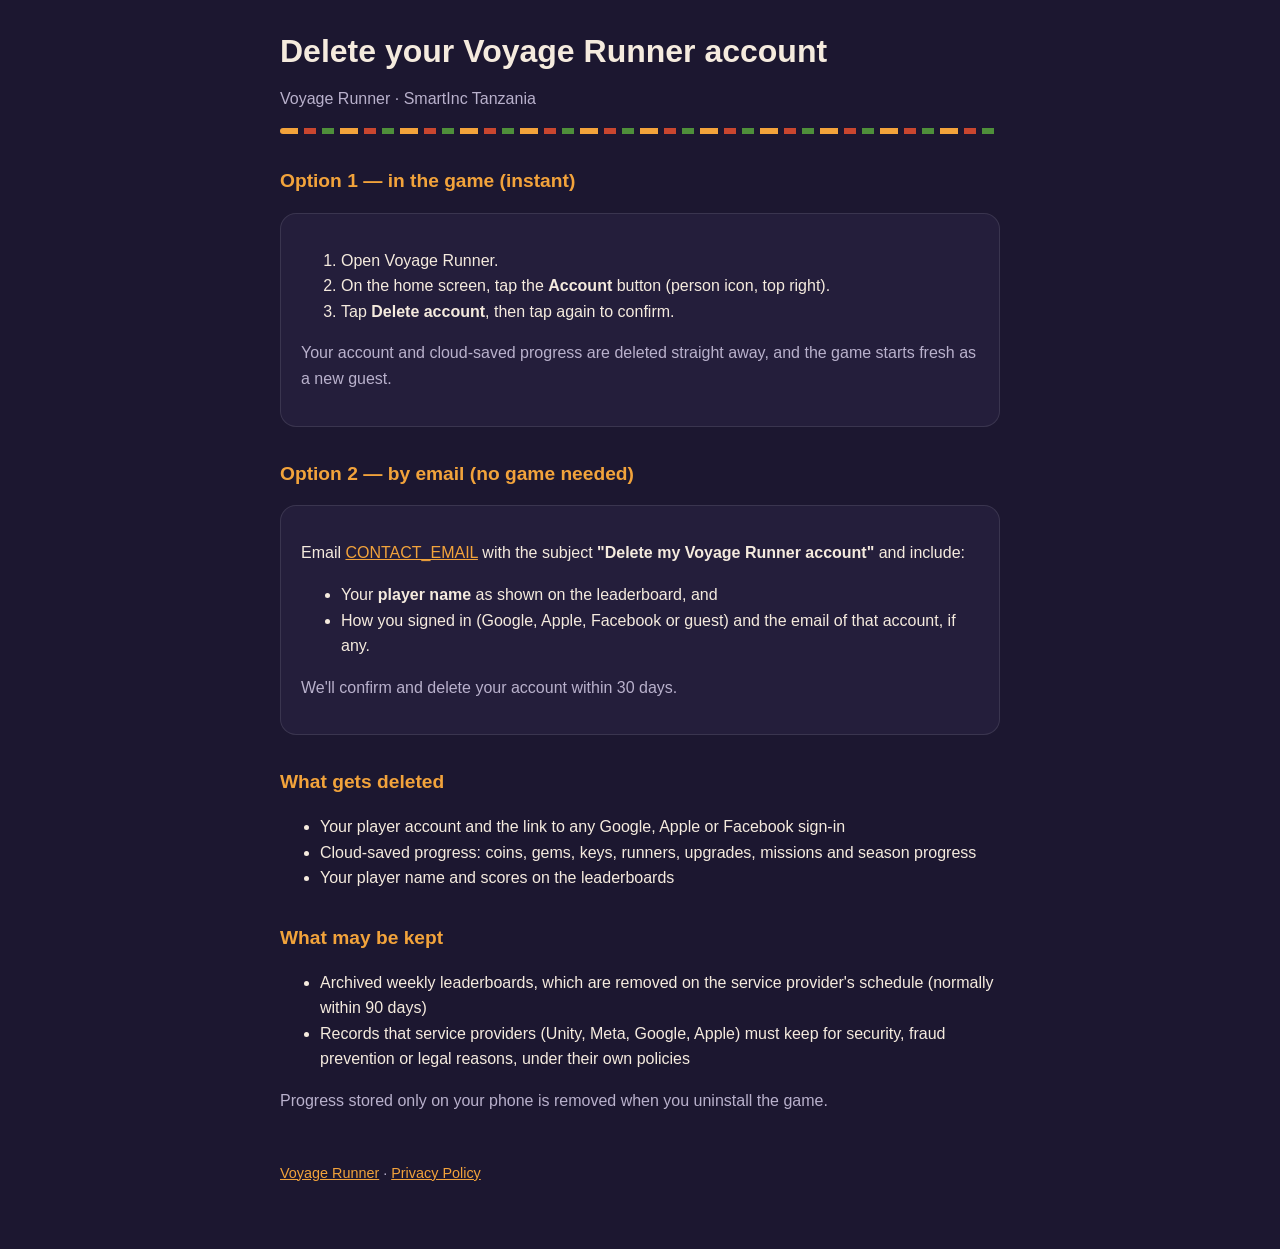
==== delete-account.html @ a6801402 "Privacy policy and account deletion pages" ====
<!doctype html>
<html lang="en">
<head>
  <meta charset="utf-8">
  <meta name="viewport" content="width=device-width, initial-scale=1">
  <title>Delete your account · Voyage Runner</title>
  <link rel="stylesheet" href="style.css">
</head>
<body>
  <main class="page">
    <h1>Delete your Voyage Runner account</h1>
    <p class="muted">Voyage Runner · SmartInc Tanzania</p>
    <div class="kente"></div>

    <h2>Option 1 — in the game (instant)</h2>
    <div class="card">
      <ol>
        <li>Open Voyage Runner.</li>
        <li>On the home screen, tap the <b>Account</b> button (person icon, top right).</li>
        <li>Tap <b>Delete account</b>, then tap again to confirm.</li>
      </ol>
      <p class="muted">Your account and cloud-saved progress are deleted straight away, and the game starts fresh as a new guest.</p>
    </div>

    <h2>Option 2 — by email (no game needed)</h2>
    <div class="card">
      <p>Email <a href="mailto:CONTACT_EMAIL?subject=Delete%20my%20Voyage%20Runner%20account">CONTACT_EMAIL</a> with the subject <b>"Delete my Voyage Runner account"</b> and include:</p>
      <ul>
        <li>Your <b>player name</b> as shown on the leaderboard, and</li>
        <li>How you signed in (Google, Apple, Facebook or guest) and the email of that account, if any.</li>
      </ul>
      <p class="muted">We'll confirm and delete your account within 30 days.</p>
    </div>

    <h2>What gets deleted</h2>
    <ul>
      <li>Your player account and the link to any Google, Apple or Facebook sign-in</li>
      <li>Cloud-saved progress: coins, gems, keys, runners, upgrades, missions and season progress</li>
      <li>Your player name and scores on the leaderboards</li>
    </ul>

    <h2>What may be kept</h2>
    <ul>
      <li>Archived weekly leaderboards, which are removed on the service provider's schedule (normally within 90 days)</li>
      <li>Records that service providers (Unity, Meta, Google, Apple) must keep for security, fraud prevention or legal reasons, under their own policies</li>
    </ul>
    <p class="muted">Progress stored only on your phone is removed when you uninstall the game.</p>

    <footer><a href="index.html">Voyage Runner</a> · <a href="privacy.html">Privacy Policy</a></footer>
  </main>
</body>
</html>
---- style.css ----
:root {
  --bg: #1c1730;
  --card: #241e3b;
  --text: #f5ebde;
  --muted: #b9b1cc;
  --accent: #f2a33b;
  --line: rgba(255, 255, 255, 0.1);
}

* { box-sizing: border-box; }

body {
  margin: 0;
  background: var(--bg);
  color: var(--text);
  font: 16px/1.6 -apple-system, BlinkMacSystemFont, "Segoe UI", Roboto, Helvetica, Arial, sans-serif;
}

.page {
  max-width: 760px;
  margin: 0 auto;
  padding: 32px 20px 64px;
}

.kente {
  height: 6px;
  margin: 16px 0 28px;
  background: repeating-linear-gradient(90deg, #f2a33b 0 18px, transparent 18px 24px, #c9462f 24px 36px, transparent 36px 42px, #4e8f3a 42px 54px, transparent 54px 60px);
  border-radius: 3px;
}

h1 { font-size: 2rem; line-height: 1.2; margin: 0; }
h2 { font-size: 1.2rem; margin: 2rem 0 0.5rem; color: var(--accent); }
p, li { color: var(--text); }
.muted { color: var(--muted); }
a { color: var(--accent); }

.card {
  background: var(--card);
  border: 1px solid var(--line);
  border-radius: 16px;
  padding: 18px 20px;
  margin: 16px 0;
}

table { width: 100%; border-collapse: collapse; margin: 8px 0; }
th, td { text-align: left; vertical-align: top; padding: 10px 8px; border-bottom: 1px solid var(--line); }
th { color: var(--muted); font-weight: 600; font-size: 0.9rem; }

.links a { display: block; padding: 14px 18px; margin: 12px 0; background: var(--card); border: 1px solid var(--line); border-radius: 14px; text-decoration: none; font-weight: 600; }

footer { margin-top: 48px; font-size: 0.9rem; color: var(--muted); }
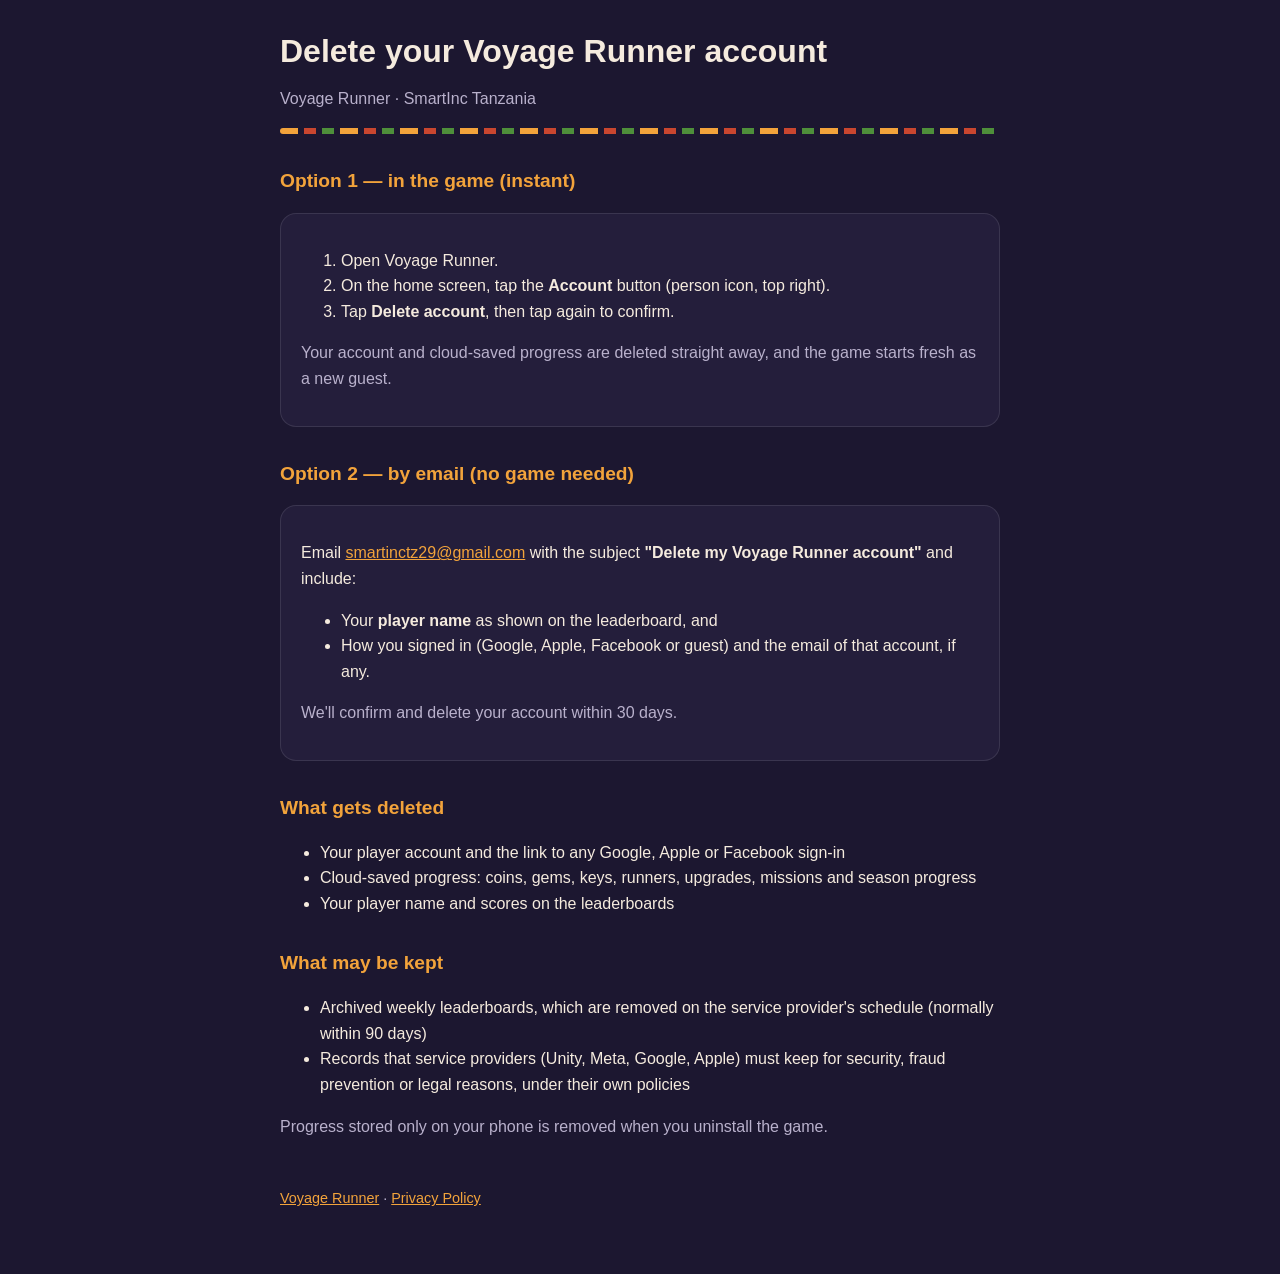
==== commit cc927a14: "Add contact email Co-Authored-By: Claude Opus 5.5 <noreply@anthropic.com>" ====
--- a/delete-account.html
+++ b/delete-account.html
@@ -24,7 +24,7 @@
 
     <h2>Option 2 — by email (no game needed)</h2>
     <div class="card">
-      <p>Email <a href="mailto:CONTACT_EMAIL?subject=Delete%20my%20Voyage%20Runner%20account">CONTACT_EMAIL</a> with the subject <b>"Delete my Voyage Runner account"</b> and include:</p>
+      <p>Email <a href="mailto:smartinctz29@gmail.com?subject=Delete%20my%20Voyage%20Runner%20account">smartinctz29@gmail.com</a> with the subject <b>"Delete my Voyage Runner account"</b> and include:</p>
       <ul>
         <li>Your <b>player name</b> as shown on the leaderboard, and</li>
         <li>How you signed in (Google, Apple, Facebook or guest) and the email of that account, if any.</li>
